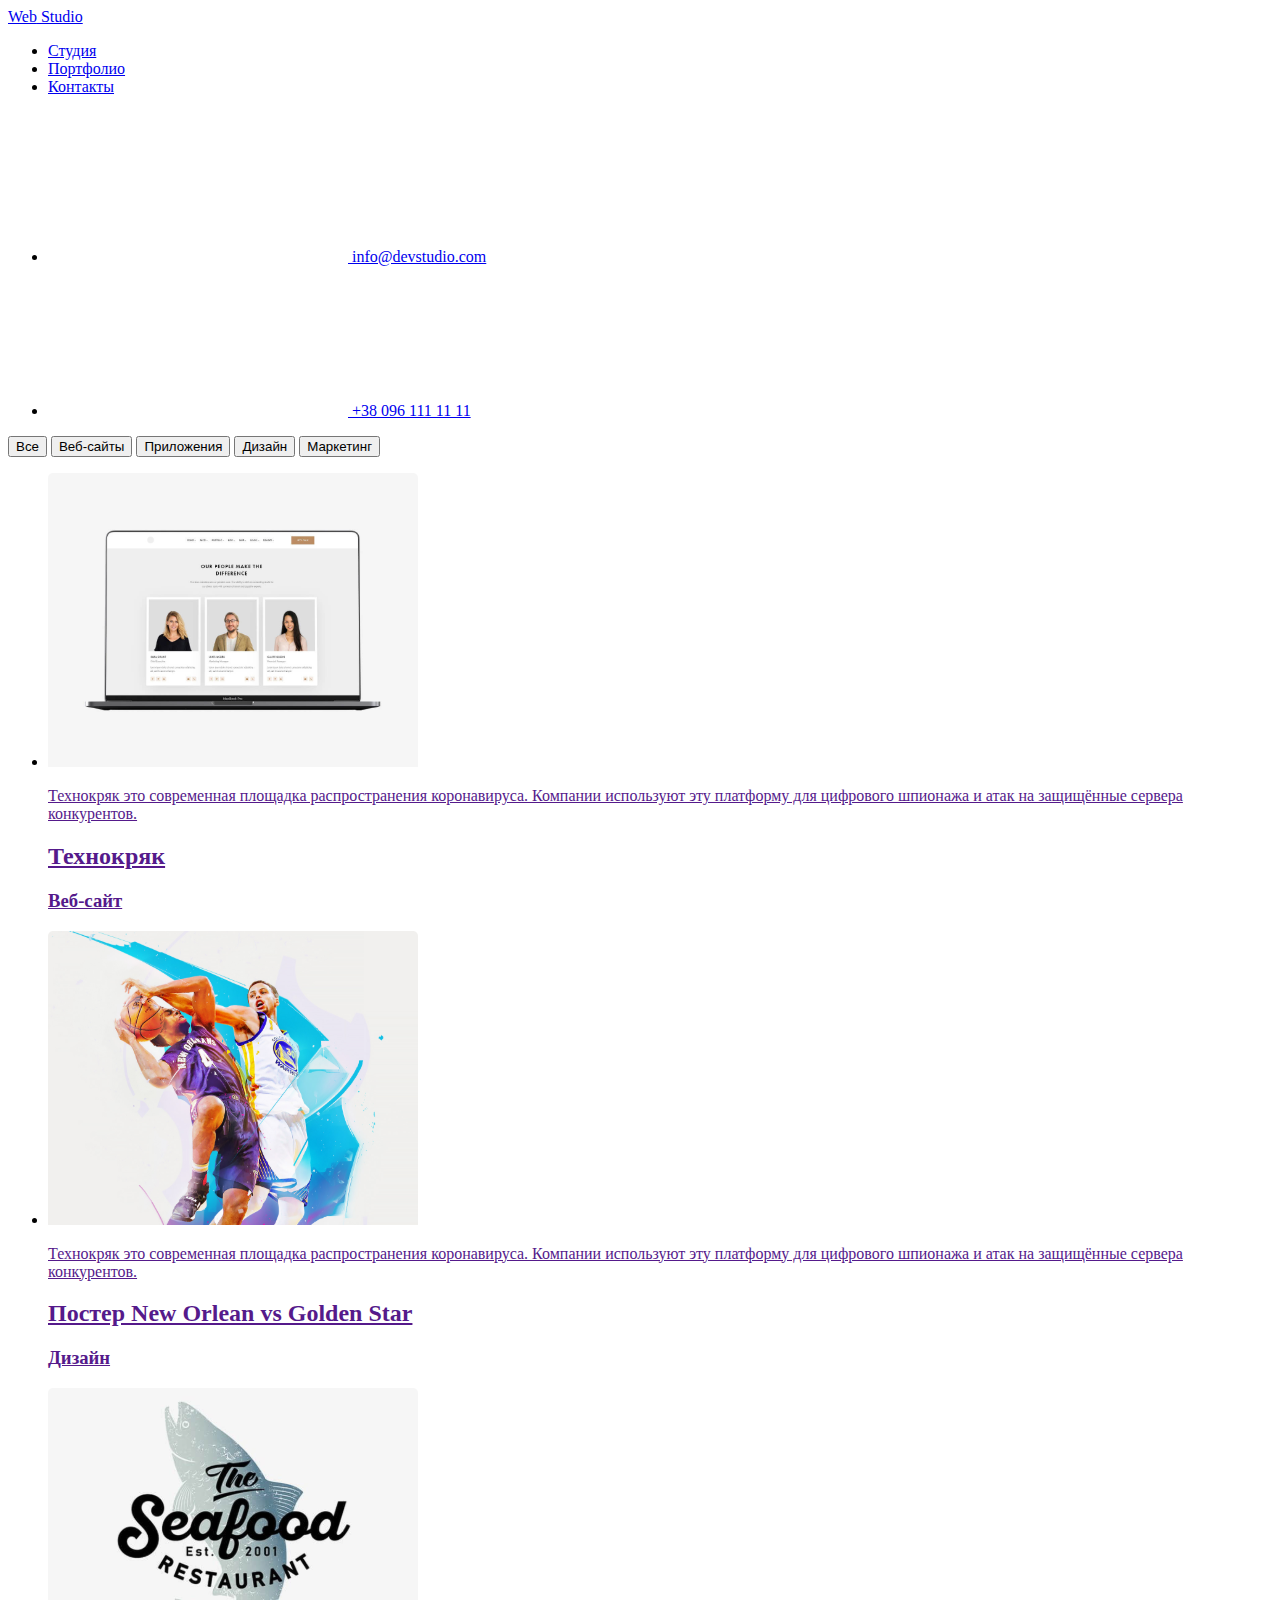
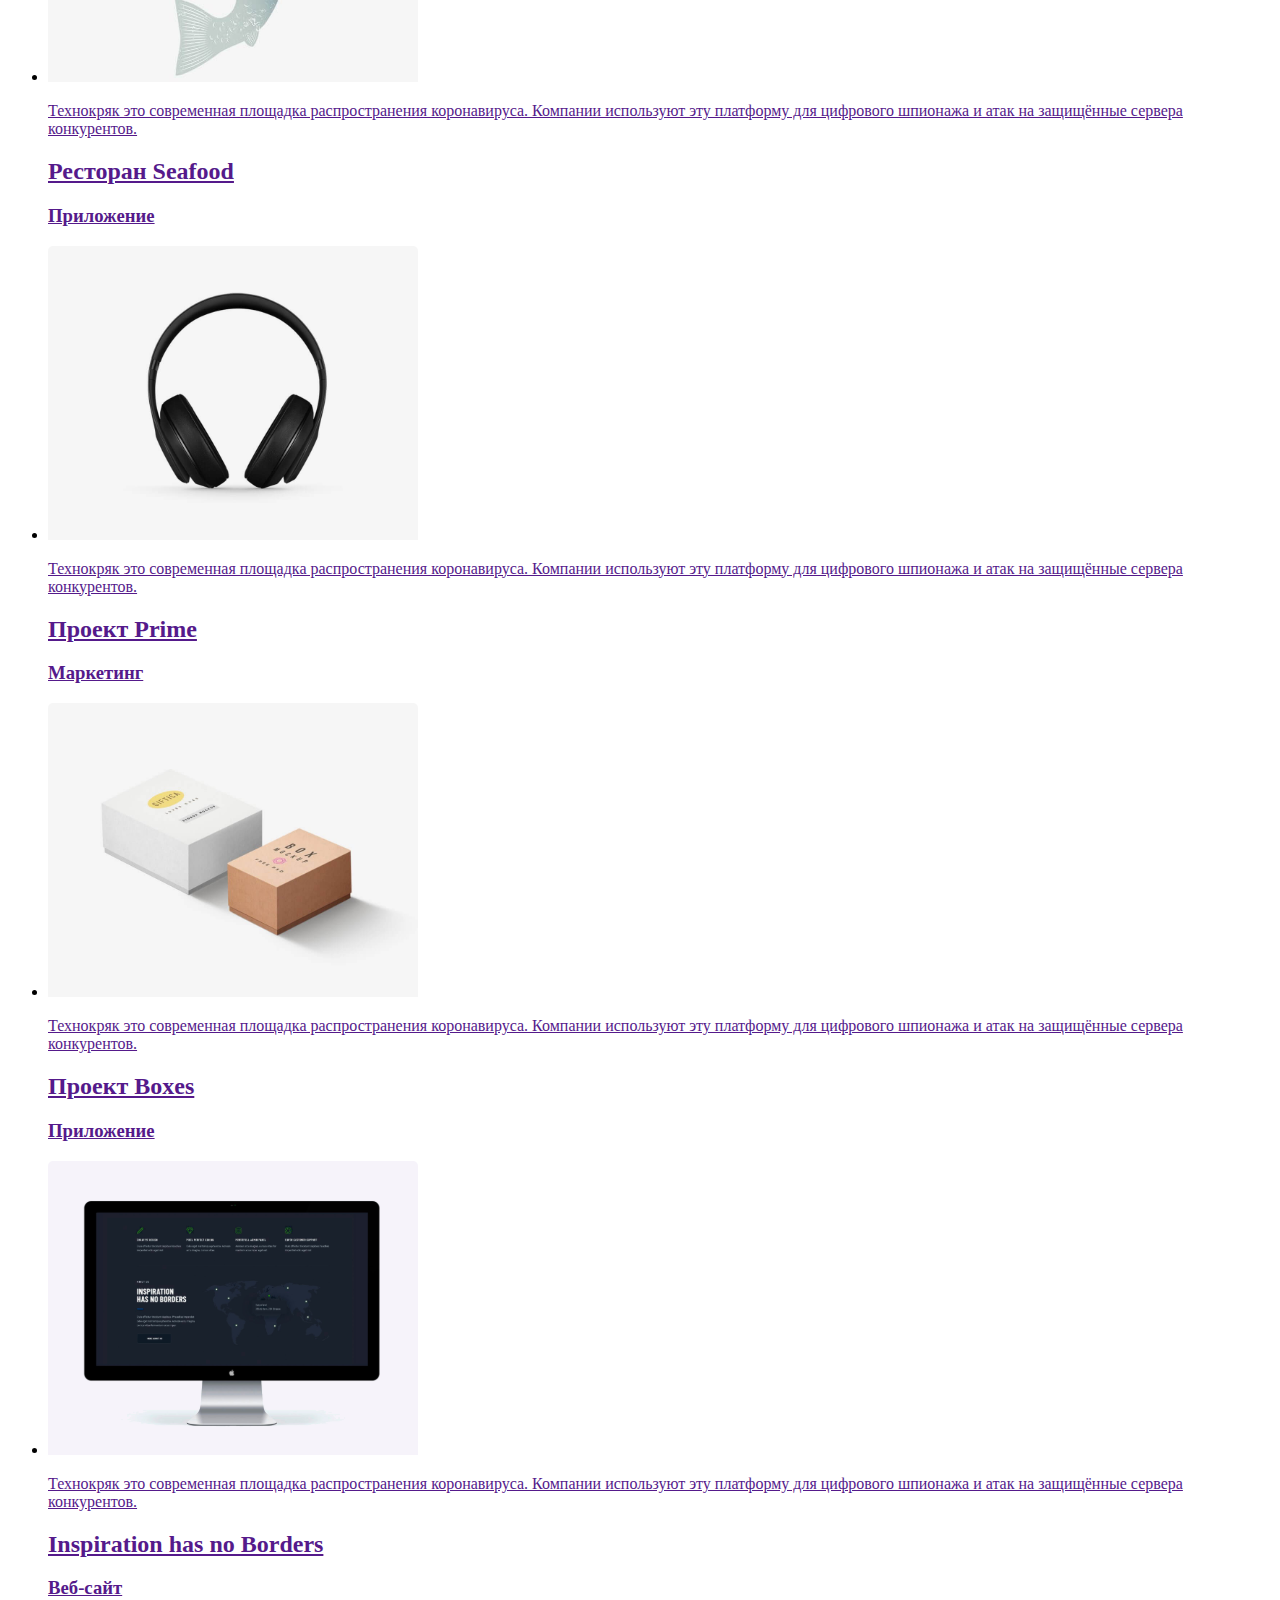
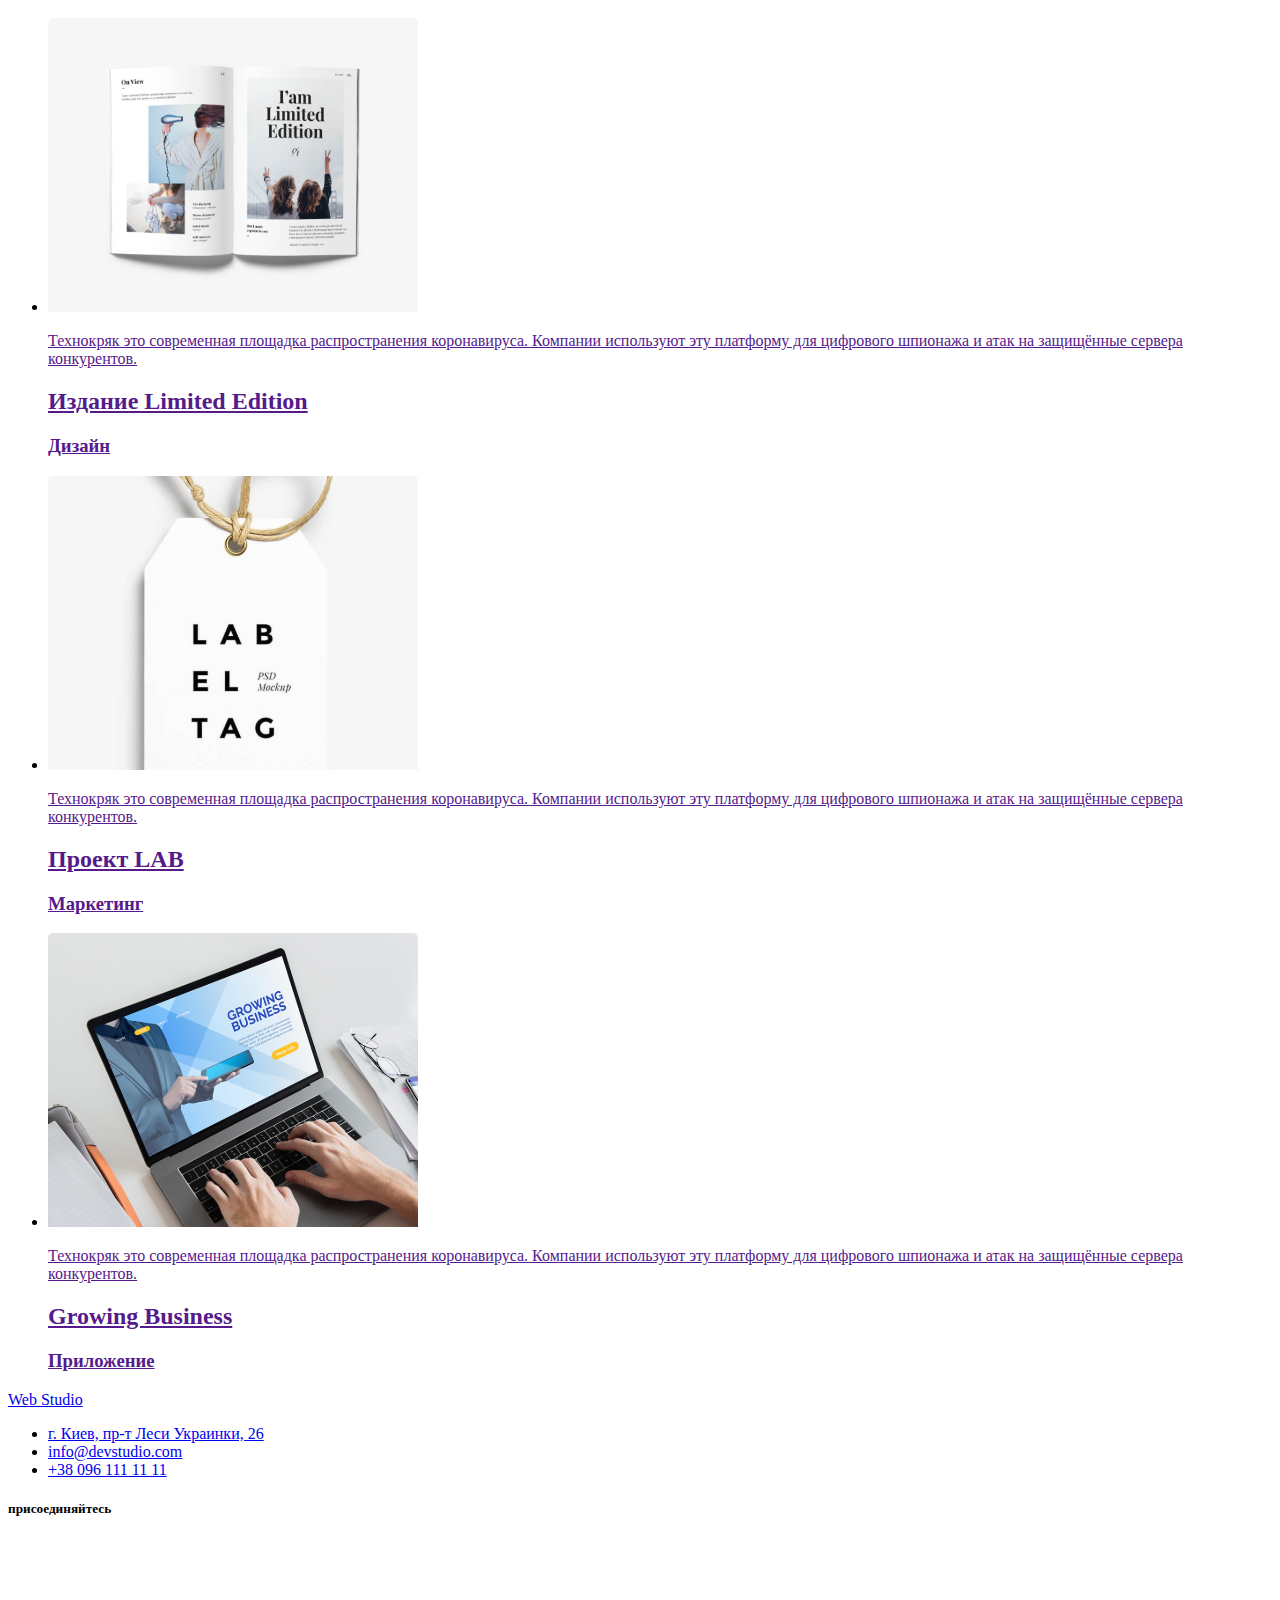
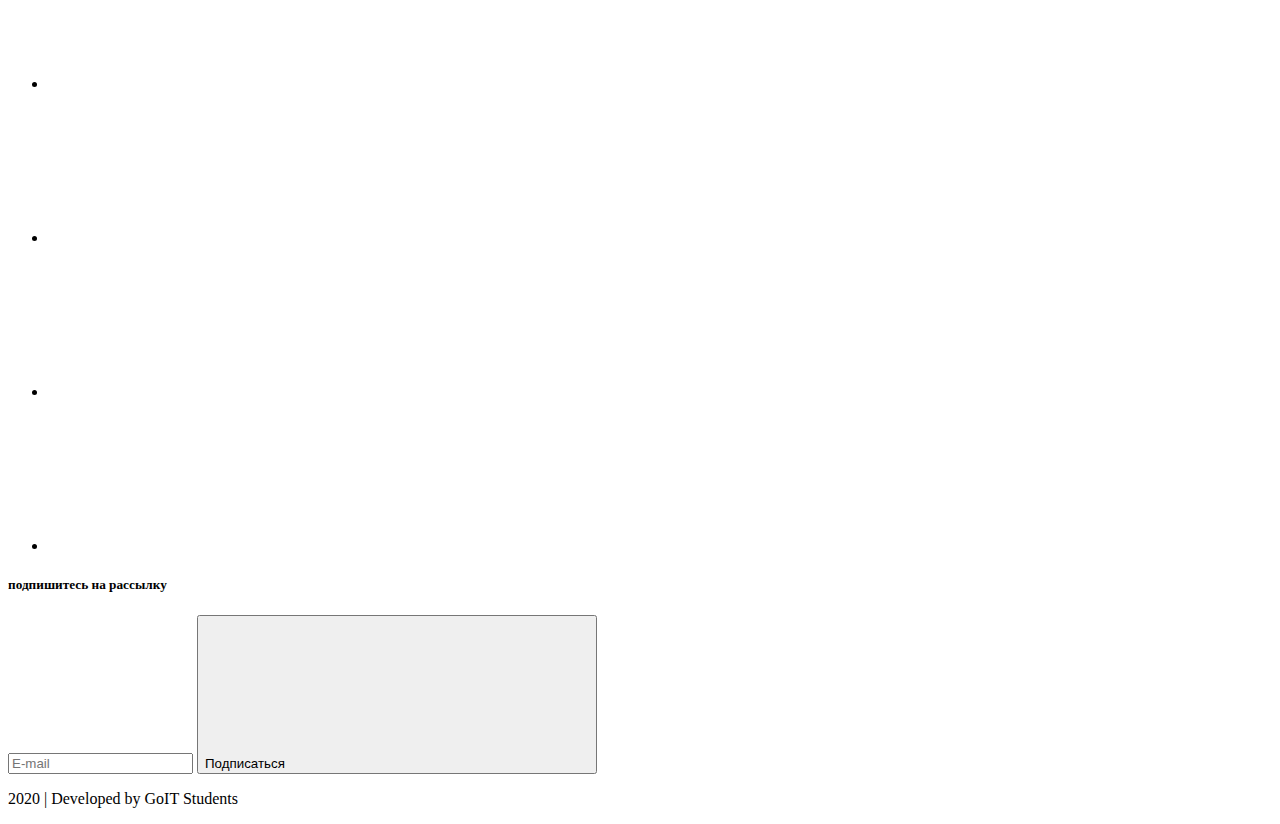
==== portfolio.html @ f953ccce "new repo" ====
<!DOCTYPE html>
<html lang="en">
  <head>
    <meta charset="UTF-8" />
    <meta name="viewport" content="width=device-width, initial-scale=1.0" />
    <title>Document</title>
    <link rel="stylesheet" href="./css/portfolio.min.css" />
    <link rel="stylesheet" href="./images/SVG/symbol-defs-2.svg" />
    <link
      href="https://fonts.googleapis.com/css2?family=Raleway:wght@700&family=Roboto:wght@400;500;700;900&display=swap"
      rel="stylesheet"
    />
  </head>
  <body>
    <!-- Portfolio header -->
    <header class="header">
      <div class="container">
        <nav class="header-nav">
          <div class="company-logo">
            <a href="#"><span class="logo">Web</span> Studio</a>
          </div>
          <ul class="header-list">
            <li class="list-item">
              <a href="./index.html" class="header-link">Студия</a>
            </li>
            <li class="list-item">
              <a href="#" class="header-link current">Портфолио</a>
            </li>
            <li class="list-item">
              <a href="#" class="header-link">Контакты</a>
            </li>
          </ul>
          <ul class="header-contacts">
            <li class="contacts-item contact-email">
              <a class="contacts-link" href="mailto:info@devstudio.com">
                <svg class="email-icon">
                  <use href="./css/SVG/symbol-defs.svg#icon-e-mail"></use>
                </svg>
                info@devstudio.com</a
              >
            </li>
            <li class="contacts-item contact-phone">
              <a class="contacts-link" href="tel:+380961111111">
                <svg class="phone-icon">
                  <use href="./css/SVG/symbol-defs.svg#icon-phone"></use>
                </svg>
                +38 096 111 11 11</a
              >
            </li>
          </ul>
        </nav>
      </div>
    </header>
    <main>
      <!-- Portfolio filters -->
      <section class="portfolio">
        <div class="container">
          <div class="portfolio-filters">
            <button class="portfolio-btn current-btn" type="button">Все</button>
            <button class="portfolio-btn" type="button">Веб-сайты</button>
            <button class="portfolio-btn" type="button">Приложения</button>
            <button class="portfolio-btn" type="button">Дизайн</button>
            <button class="portfolio-btn" type="button">Маркетинг</button>
          </div>
          <!-- Portfolio cards -->
          <ul class="portfolio-cards">
            <li class="portfolio-card">
              <a class="portfolio-link" href="">
                <div class="card-items">
                  <img
                    class="card-img"
                    src="images/portfolio/portfolio1.svg"
                    alt=""
                  />
                  <p class="card-text">
                    Технокряк это современная площадка распространения
                    коронавируса. Компании используют эту платформу для
                    цифрового шпионажа и атак на защищённые сервера конкурентов.
                  </p>
                </div>
                <div class="card-description">
                  <h2 class="card-title">Технокряк</h2>
                  <h3 class="card-subtitle">Веб-сайт</h3>
                </div>
              </a>
            </li>
            <li class="portfolio-card">
              <a class="portfolio-link" href="">
                <div class="card-items">
                  <img
                    class="card-img"
                    src="images/portfolio/portfolio2.svg"
                    alt=""
                  />
                  <p class="card-text">
                    Технокряк это современная площадка распространения
                    коронавируса. Компании используют эту платформу для
                    цифрового шпионажа и атак на защищённые сервера конкурентов.
                  </p>
                </div>
                <div class="card-description">
                  <h2 class="card-title">Постер New Orlean vs Golden Star</h2>
                  <h3 class="card-subtitle">Дизайн</h3>
                </div>
              </a>
            </li>
            <li class="portfolio-card">
              <a class="portfolio-link" href="">
                <div class="card-items">
                  <img
                    class="card-img"
                    src="images/portfolio/portfolio3.svg"
                    alt=""
                  />
                  <p class="card-text">
                    Технокряк это современная площадка распространения
                    коронавируса. Компании используют эту платформу для
                    цифрового шпионажа и атак на защищённые сервера конкурентов.
                  </p>
                </div>
                <div class="card-description">
                  <h2 class="card-title">Ресторан Seafood</h2>
                  <h3 class="card-subtitle">Приложение</h3>
                </div>
              </a>
            </li>
            <li class="portfolio-card">
              <a class="portfolio-link" href="">
                <div class="card-items">
                  <img
                    class="card-img"
                    src="images/portfolio/portfolio4.svg"
                    alt=""
                  />
                  <p class="card-text">
                    Технокряк это современная площадка распространения
                    коронавируса. Компании используют эту платформу для
                    цифрового шпионажа и атак на защищённые сервера конкурентов.
                  </p>
                </div>
                <div class="card-description">
                  <h2 class="card-title">Проект Prime</h2>
                  <h3 class="card-subtitle">Маркетинг</h3>
                </div>
              </a>
            </li>
            <li class="portfolio-card">
              <a class="portfolio-link" href="">
                <div class="card-items">
                  <img
                    class="card-img"
                    src="images/portfolio/portfolio5.svg"
                    alt=""
                  />
                  <p class="card-text">
                    Технокряк это современная площадка распространения
                    коронавируса. Компании используют эту платформу для
                    цифрового шпионажа и атак на защищённые сервера конкурентов.
                  </p>
                </div>
                <div class="card-description">
                  <h2 class="card-title">Проект Boxes</h2>
                  <h3 class="card-subtitle">Приложение</h3>
                </div>
              </a>
            </li>
            <li class="portfolio-card">
              <a class="portfolio-link" href="">
                <div class="card-items">
                  <img
                    class="card-img"
                    src="images/portfolio/portfolio6.svg"
                    alt=""
                  />
                  <p class="card-text">
                    Технокряк это современная площадка распространения
                    коронавируса. Компании используют эту платформу для
                    цифрового шпионажа и атак на защищённые сервера конкурентов.
                  </p>
                </div>
                <div class="card-description">
                  <h2 class="card-title">Inspiration has no Borders</h2>
                  <h3 class="card-subtitle">Веб-сайт</h3>
                </div>
              </a>
            </li>
            <li class="portfolio-card">
              <a class="portfolio-link" href="">
                <div class="card-items">
                  <img
                    class="card-img"
                    src="images/portfolio/portfolio7.svg"
                    alt=""
                  />
                  <p class="card-text">
                    Технокряк это современная площадка распространения
                    коронавируса. Компании используют эту платформу для
                    цифрового шпионажа и атак на защищённые сервера конкурентов.
                  </p>
                </div>
                <div class="card-description">
                  <h2 class="card-title">Издание Limited Edition</h2>
                  <h3 class="card-subtitle">Дизайн</h3>
                </div>
              </a>
            </li>
            <li class="portfolio-card">
              <a class="portfolio-link" href="">
                <div class="card-items">
                  <img
                    class="card-img"
                    src="images/portfolio/portfolio8.svg"
                    alt=""
                  />
                  <p class="card-text">
                    Технокряк это современная площадка распространения
                    коронавируса. Компании используют эту платформу для
                    цифрового шпионажа и атак на защищённые сервера конкурентов.
                  </p>
                </div>
                <div class="card-description">
                  <h2 class="card-title">Проект LAB</h2>
                  <h3 class="card-subtitle">Маркетинг</h3>
                </div>
              </a>
            </li>
            <li class="portfolio-card">
              <a class="portfolio-link" href="">
                <div class="card-items">
                  <img
                    class="card-img"
                    src="images/portfolio/portfolio9.svg"
                    alt=""
                  />
                  <p class="card-text">
                    Технокряк это современная площадка распространения
                    коронавируса. Компании используют эту платформу для
                    цифрового шпионажа и атак на защищённые сервера конкурентов.
                  </p>
                </div>
                <div class="card-description">
                  <h2 class="card-title">Growing Business</h2>
                  <h3 class="card-subtitle">Приложение</h3>
                </div>
              </a>
            </li>
          </ul>
        </div>
      </section>
    </main>
    <!-- Portfolio footer -->
    <footer>
      <div class="container">
        <div class="footer-items">
          <div class="footer-wrap">
            <div class="footer-logo">
              <a class="logo-link" href="#"
                ><span class="logo">Web</span> Studio</a
              >
            </div>
            <ul class="footer-contacts">
              <li class="footer-link">
                <a
                  class="footer-contact address"
                  href="https://goo.gl/maps/gVzArBbYtWckUke77"
                  >г. Киев, пр-т Леси Украинки, 26</a
                >
              </li>
              <li class="footer-link">
                <a class="footer-contact" href="mailto:info@devstudio.com"
                  >info@devstudio.com</a
                >
              </li>
              <li class="footer-link">
                <a class="footer-contact" href="tel:+380961111111"
                  >+38 096 111 11 11</a
                >
              </li>
            </ul>
          </div>
          <div class="footer-socials">
            <h5 class="footer-title">присоединяйтесь</h5>
            <ul class="social-links">
              <li class="social-list">
                <a href="#" class="social-link footer-links">
                  <svg class="socials-icon footer-icon">
                    <use href="./css/SVG/symbol-defs.svg#icon-instagram"></use>
                  </svg>
                </a>
              </li>
              <li class="social-list">
                <a href="#" class="social-link footer-links">
                  <svg class="socials-icon footer-icon">
                    <use href="./css/SVG/symbol-defs.svg#icon-twitter"></use>
                  </svg>
                </a>
              </li>
              <li class="social-list">
                <a href="#" class="social-link footer-links">
                  <svg class="socials-icon footer-icon">
                    <use href="./css/SVG/symbol-defs.svg#icon-facebook"></use>
                  </svg>
                </a>
              </li>
              <li class="social-list">
                <a href="#" class="social-link footer-links">
                  <svg class="socials-icon footer-icon">
                    <use href="./css/SVG/symbol-defs.svg#icon-linkedin"></use>
                  </svg>
                </a>
              </li>
            </ul>
          </div>
          <div class="footer-form">
            <h5 class="footer-title">подпишитесь на рассылку</h5>
            <form action="#" class="form-suscribe">
              <input type="email" placeholder="E-mail" />
              <button class="submit-btn footer-btn" type="submit">
                Подписаться
                <svg class="footer-submit">
                  <use href="./css/SVG/symbol-defs-2.svg#icon-send"></use>
                </svg>
              </button>
            </form>
          </div>
        </div>
        <p class="copyrights">2020 | Developed by GoIT Students</p>
      </div>
    </footer>
  </body>
</html>
---- css/portfolio.min.css ----
/* No CSS *//*# sourceMappingURL=portfolio.min.css.map */
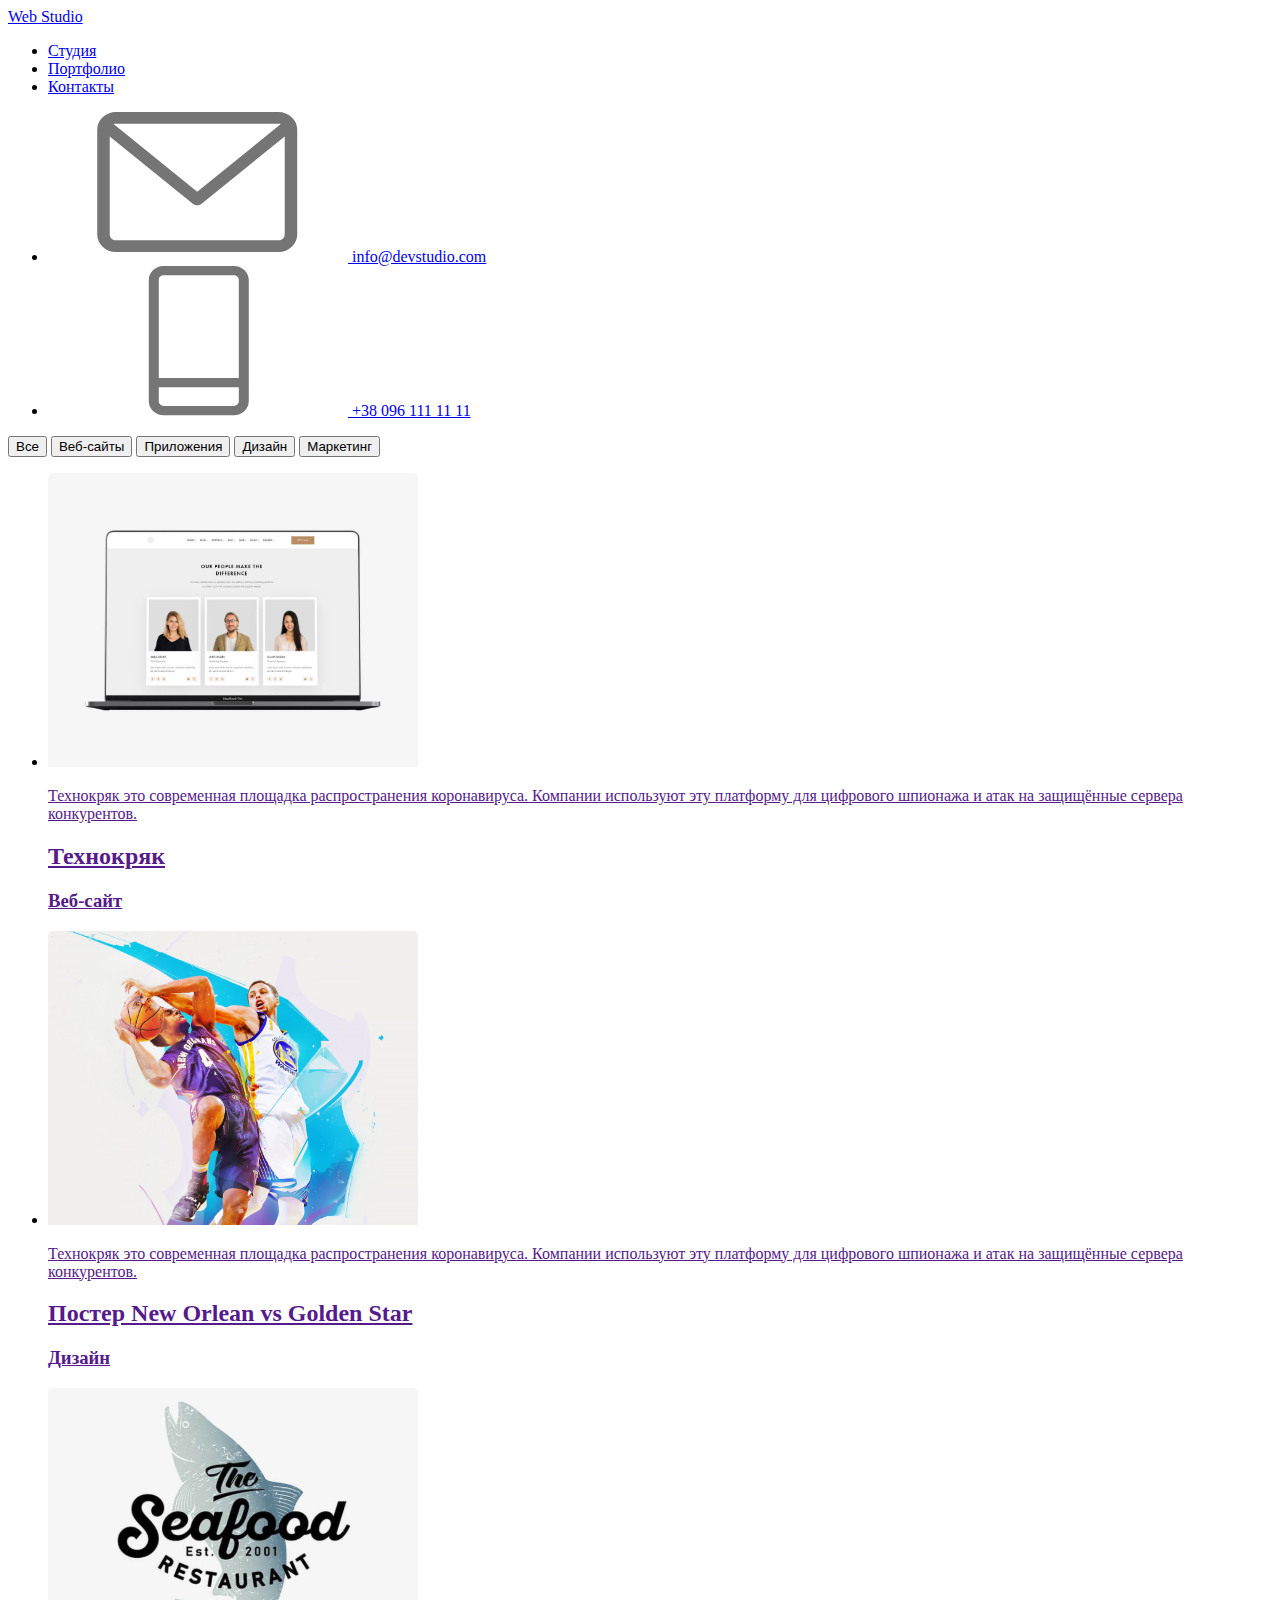
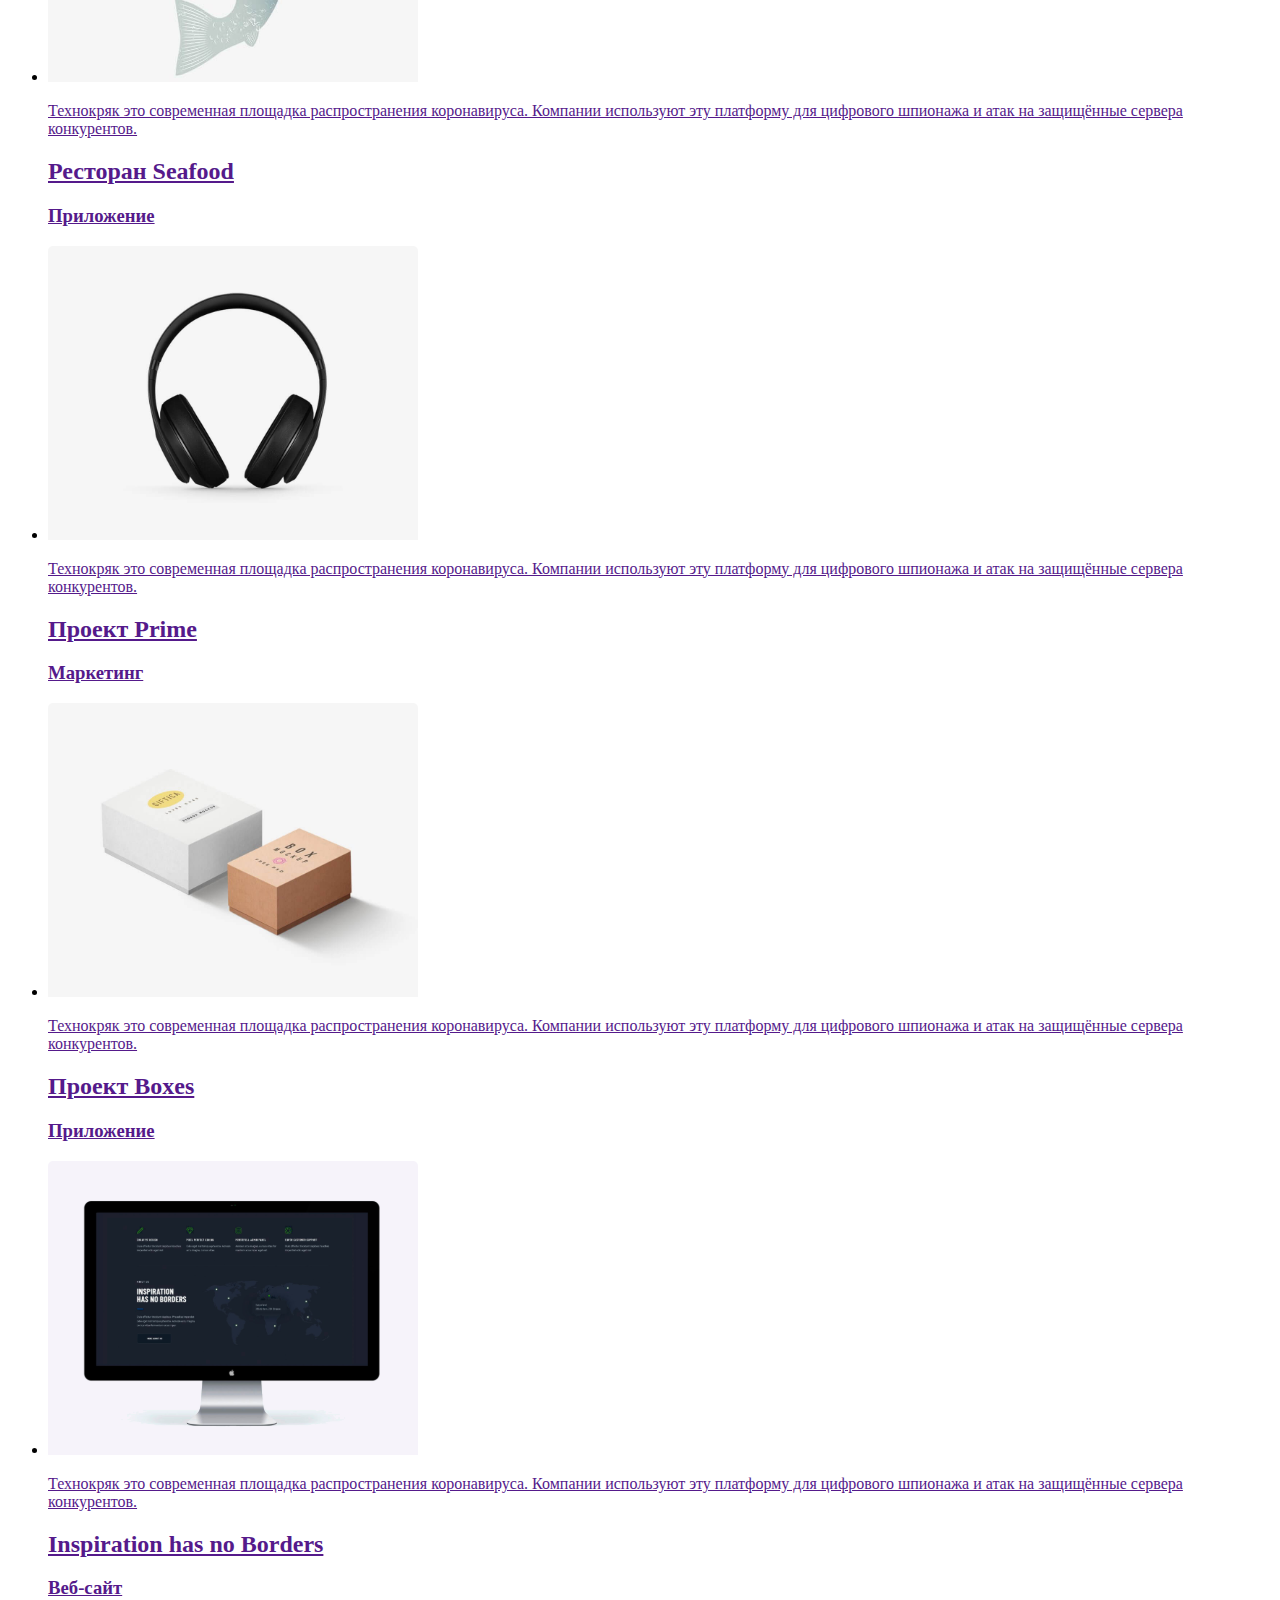
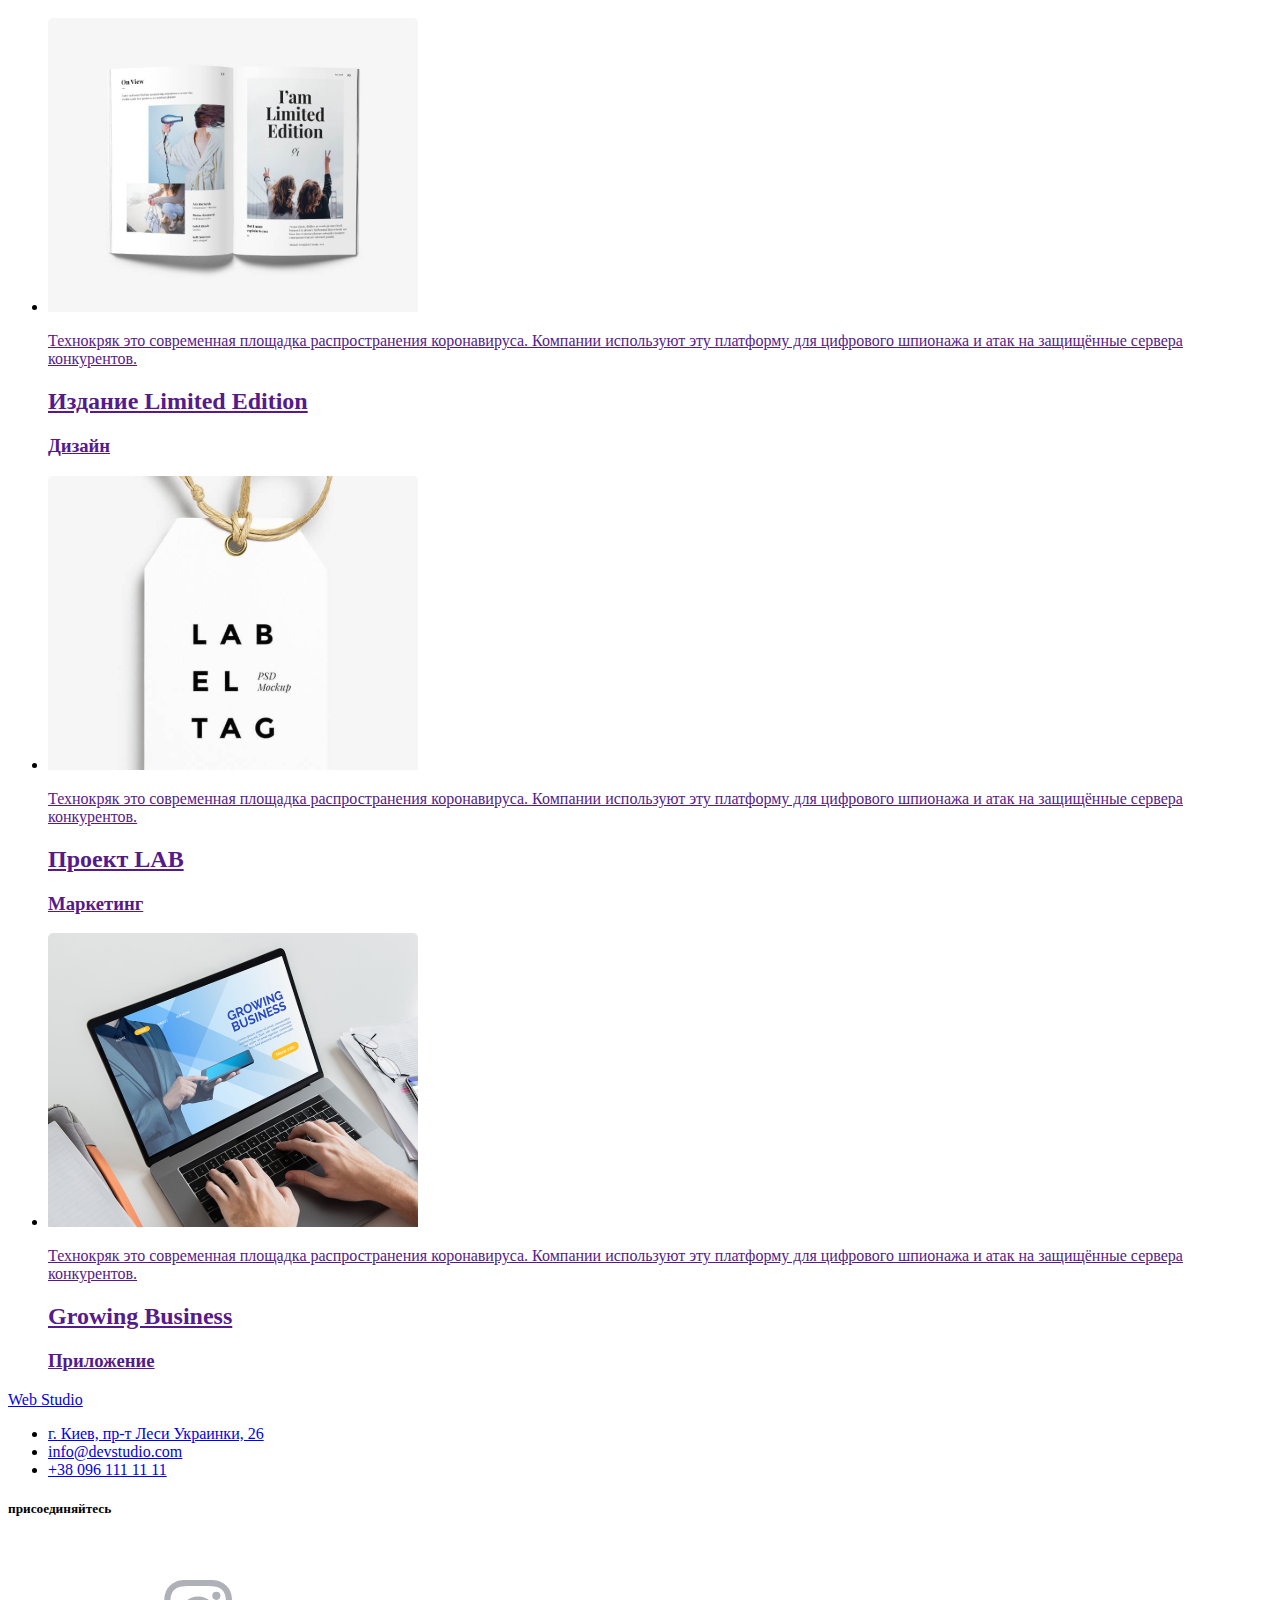
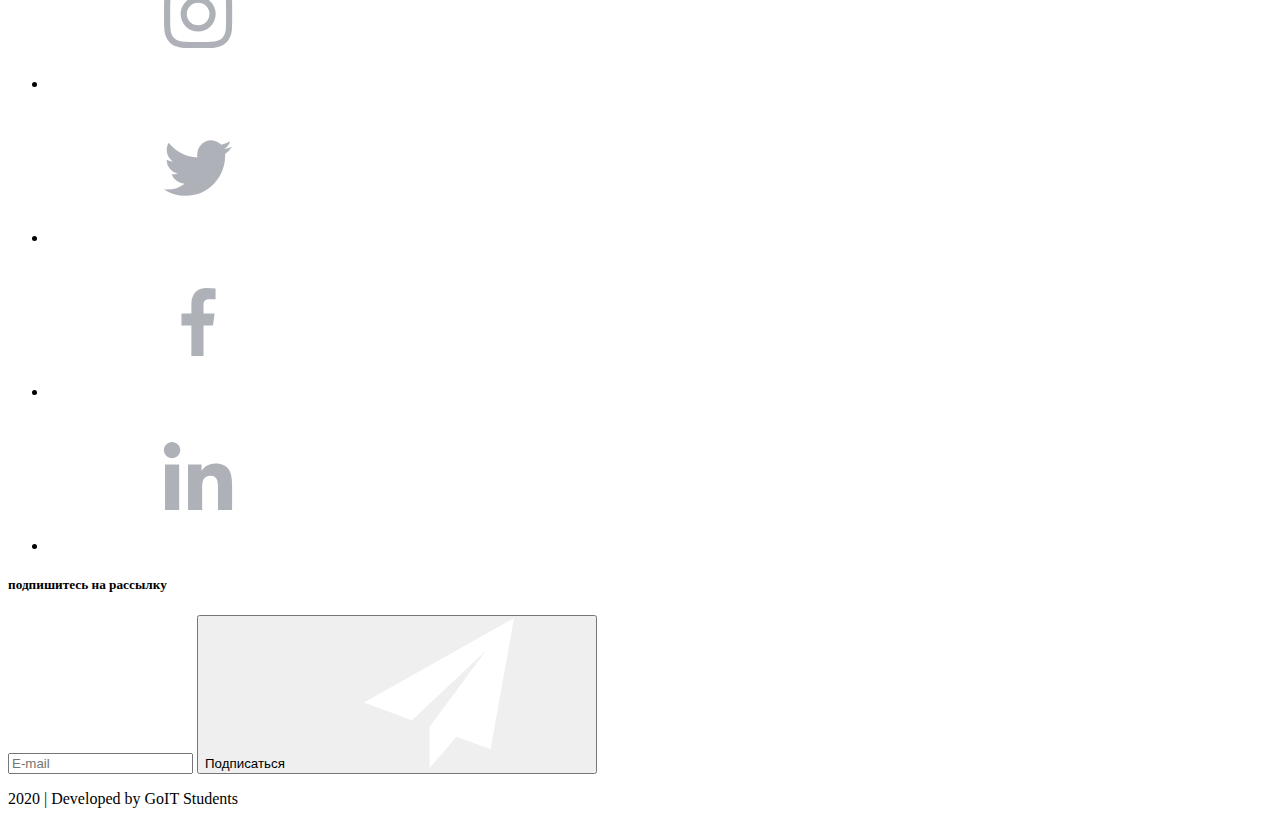
==== commit e4769072: "header scss" ====
--- a/portfolio.html
+++ b/portfolio.html
@@ -34,7 +34,7 @@
             <li class="contacts-item contact-email">
               <a class="contacts-link" href="mailto:info@devstudio.com">
                 <svg class="email-icon">
-                  <use href="./css/SVG/symbol-defs.svg#icon-e-mail"></use>
+                  <use href="./images/SVG/symbol-defs.svg#icon-e-mail"></use>
                 </svg>
                 info@devstudio.com</a
               >
@@ -42,7 +42,7 @@
             <li class="contacts-item contact-phone">
               <a class="contacts-link" href="tel:+380961111111">
                 <svg class="phone-icon">
-                  <use href="./css/SVG/symbol-defs.svg#icon-phone"></use>
+                  <use href="./images/SVG/symbol-defs.svg#icon-phone"></use>
                 </svg>
                 +38 096 111 11 11</a
               >
@@ -284,28 +284,28 @@
               <li class="social-list">
                 <a href="#" class="social-link footer-links">
                   <svg class="socials-icon footer-icon">
-                    <use href="./css/SVG/symbol-defs.svg#icon-instagram"></use>
+                    <use href="./images/SVG/symbol-defs.svg#icon-instagram"></use>
                   </svg>
                 </a>
               </li>
               <li class="social-list">
                 <a href="#" class="social-link footer-links">
                   <svg class="socials-icon footer-icon">
-                    <use href="./css/SVG/symbol-defs.svg#icon-twitter"></use>
+                    <use href="./images/SVG/symbol-defs.svg#icon-twitter"></use>
                   </svg>
                 </a>
               </li>
               <li class="social-list">
                 <a href="#" class="social-link footer-links">
                   <svg class="socials-icon footer-icon">
-                    <use href="./css/SVG/symbol-defs.svg#icon-facebook"></use>
+                    <use href="./images/SVG/symbol-defs.svg#icon-facebook"></use>
                   </svg>
                 </a>
               </li>
               <li class="social-list">
                 <a href="#" class="social-link footer-links">
                   <svg class="socials-icon footer-icon">
-                    <use href="./css/SVG/symbol-defs.svg#icon-linkedin"></use>
+                    <use href="./images/SVG/symbol-defs.svg#icon-linkedin"></use>
                   </svg>
                 </a>
               </li>
@@ -318,7 +318,7 @@
               <button class="submit-btn footer-btn" type="submit">
                 Подписаться
                 <svg class="footer-submit">
-                  <use href="./css/SVG/symbol-defs-2.svg#icon-send"></use>
+                  <use href="./images/SVG/symbol-defs-2.svg#icon-send"></use>
                 </svg>
               </button>
             </form>
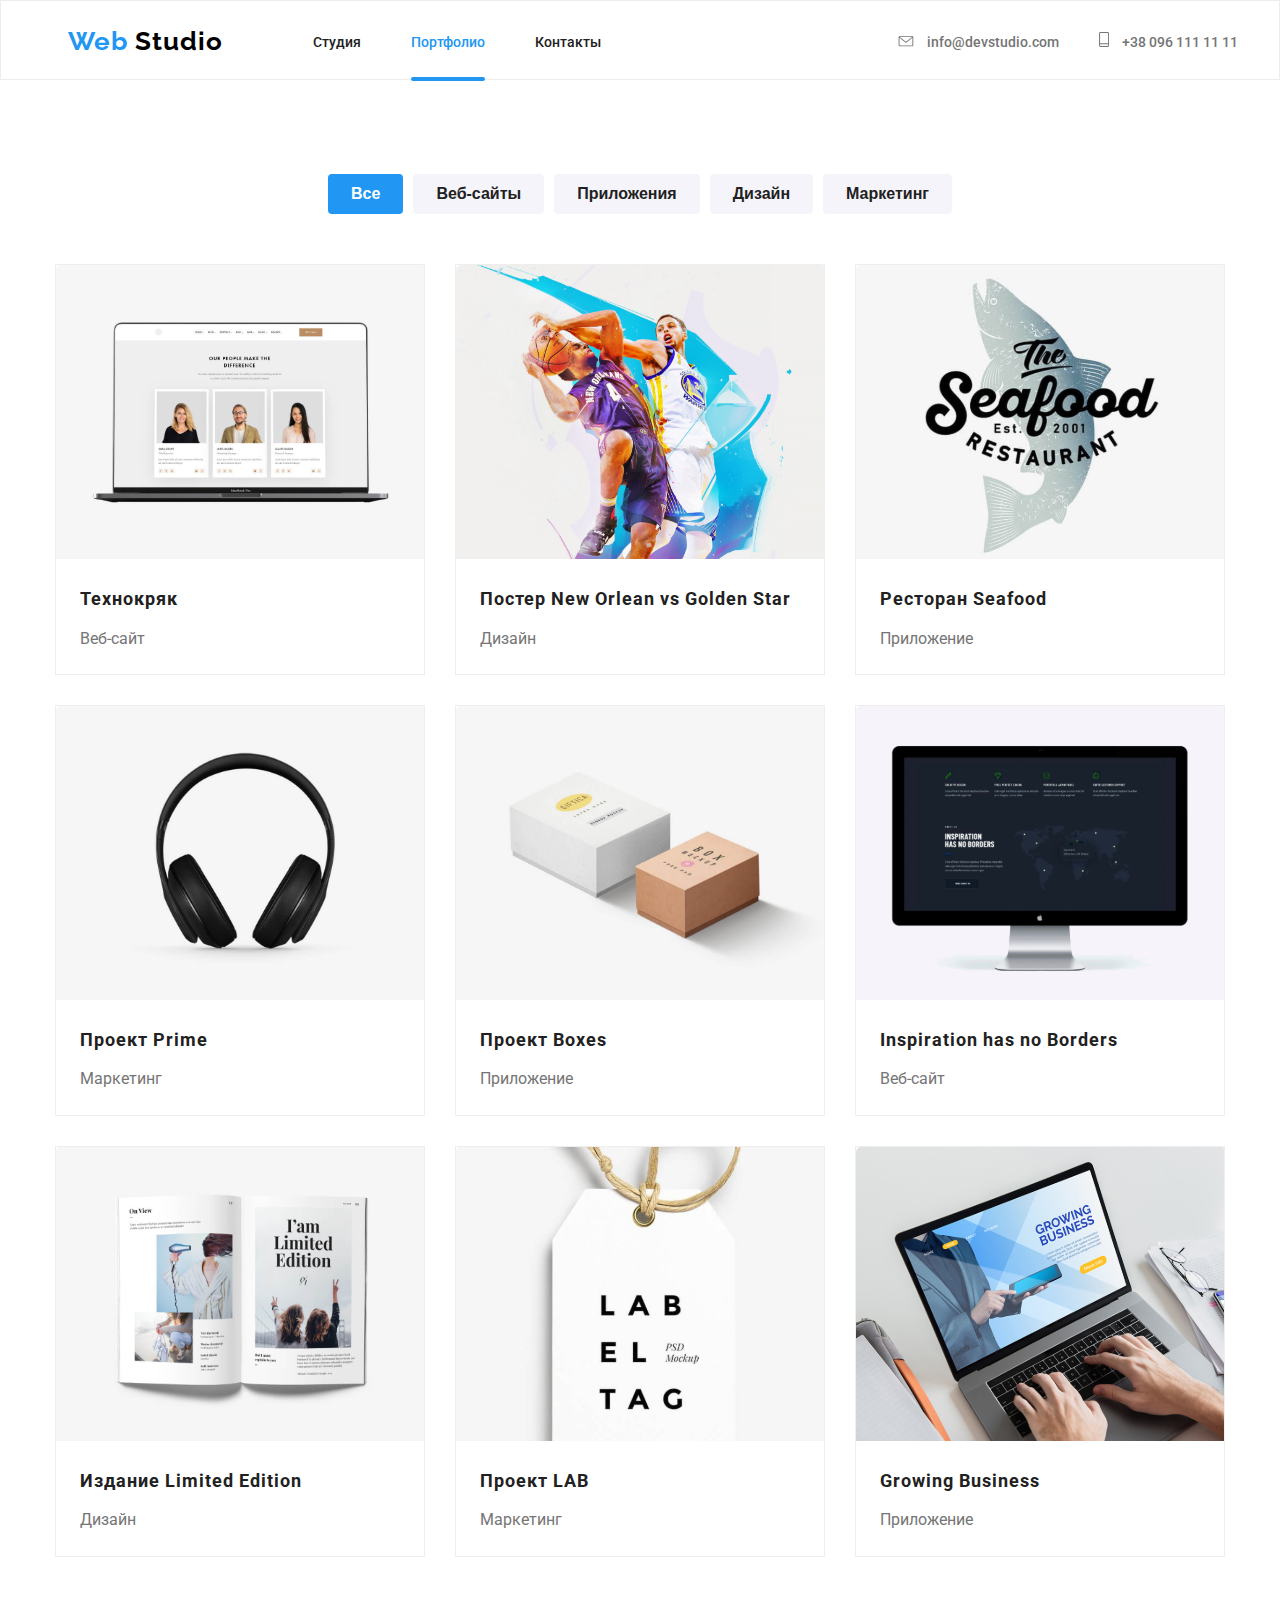
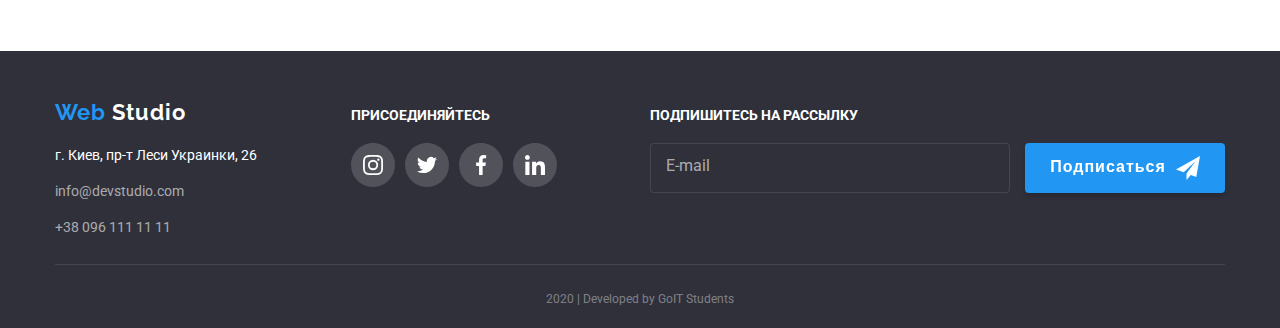
==== commit 415fef41: "footer input changes" ====
--- a/portfolio.html
+++ b/portfolio.html
@@ -284,7 +284,9 @@
               <li class="social-list">
                 <a href="#" class="social-link footer-links">
                   <svg class="socials-icon footer-icon">
-                    <use href="./images/SVG/symbol-defs.svg#icon-instagram"></use>
+                    <use
+                      href="./images/SVG/symbol-defs.svg#icon-instagram"
+                    ></use>
                   </svg>
                 </a>
               </li>
@@ -298,14 +300,18 @@
               <li class="social-list">
                 <a href="#" class="social-link footer-links">
                   <svg class="socials-icon footer-icon">
-                    <use href="./images/SVG/symbol-defs.svg#icon-facebook"></use>
+                    <use
+                      href="./images/SVG/symbol-defs.svg#icon-facebook"
+                    ></use>
                   </svg>
                 </a>
               </li>
               <li class="social-list">
                 <a href="#" class="social-link footer-links">
                   <svg class="socials-icon footer-icon">
-                    <use href="./images/SVG/symbol-defs.svg#icon-linkedin"></use>
+                    <use
+                      href="./images/SVG/symbol-defs.svg#icon-linkedin"
+                    ></use>
                   </svg>
                 </a>
               </li>
@@ -314,7 +320,14 @@
           <div class="footer-form">
             <h5 class="footer-title">подпишитесь на рассылку</h5>
             <form action="#" class="form-suscribe">
-              <input type="email" placeholder="E-mail" />
+              <input
+                class="footer-input"
+                type="email"
+                name="costomer-email"
+                id="costomer-email"
+                placeholder=" "
+              />
+              <label class="footer-label" for="costomer-name">E-mail</label>
               <button class="submit-btn footer-btn" type="submit">
                 Подписаться
                 <svg class="footer-submit">
--- a/css/portfolio.min.css
+++ b/css/portfolio.min.css
@@ -1 +1,2 @@
-/* No CSS *//*# sourceMappingURL=portfolio.min.css.map */+*,*::before,*::after{-webkit-box-sizing:border-box;box-sizing:border-box;margin:0;padding:0}body{background-color:#fff;font-family:"Roboto", sans-serif;color:#212121;margin:0}.container{width:1200px;margin-right:auto;margin-left:auto;padding-left:15px;padding-right:15px}.section-title{font-size:36px;letter-spacing:1px;font-weight:700;text-align:center;margin-bottom:60px}section{padding:94px 0}.submit-btn{display:-webkit-box;display:-ms-flexbox;display:flex;min-width:200px;width:100%;min-height:50px;-webkit-filter:drop-shadow(0px 4px 2px rgba(0,0,0,0.15));filter:drop-shadow(0px 4px 2px rgba(0,0,0,0.15));background-color:#2196f3;color:#fff;border-radius:4px;font-size:16px;letter-spacing:1px;line-height:1.9;font-weight:700;text-align:center;margin:auto;-webkit-box-pack:center;-ms-flex-pack:center;justify-content:center;-webkit-box-align:center;-ms-flex-align:center;align-items:center;border:1px solid transparent;cursor:pointer}.header{border:1px solid #ececec;height:80px;top:0;padding-top:25px;padding-left:25px;width:100%}.header-nav{display:-webkit-box;display:-ms-flexbox;display:flex;-webkit-box-align:center;-ms-flex-align:center;align-items:center;-webkit-box-pack:center;-ms-flex-pack:center;justify-content:center}.header-list{margin-left:90px}.header-list,.header-contacts{display:-webkit-box;display:-ms-flexbox;display:flex;list-style:none}.header-contacts{margin-left:auto;display:-webkit-box;display:-ms-flexbox;display:flex;-webkit-box-align:center;-ms-flex-align:center;align-items:center;-webkit-box-pack:center;-ms-flex-pack:center;justify-content:center}.company-logo a{text-decoration:none;color:#000;font-size:26px;letter-spacing:1px;font-family:"Raleway";font-weight:700}.logo{color:#2196f3}.header-list .header-link{font-size:14px;letter-spacing:0px;color:#212121;font-family:"Roboto";font-weight:500;text-decoration:none;list-style:none}.list-item:not(:last-child){margin-right:50px}.contacts-item+.contacts-item{margin-left:40px}.email-icon{width:16px;height:11px;margin-right:10px}.contact-email:hover .email-icon,.contact-email:focus .email-icon{--color5: #2196f3}.header-contacts .contacts-link:hover,.header-contacts .contacts-link:focus{color:#2196f3;-webkit-transition-property:color;transition-property:color;-webkit-transition-duration:250ms;transition-duration:250ms;-webkit-transition-timing-function:cubic-bezier(0.4, 0, 0.2, 1);transition-timing-function:cubic-bezier(0.4, 0, 0.2, 1)}.phone-icon{width:10px;height:15px;margin-right:10px}.contact-phone:hover .phone-icon,.contact-phone:focus .phone-icon{--color5: #2196f3}.header-list .header-link:hover,.header-list .header-link:focus{color:#2196f3;-webkit-transition-property:color;transition-property:color;-webkit-transition-duration:250ms;transition-duration:250ms;-webkit-transition-timing-function:cubic-bezier(0.4, 0, 0.2, 1);transition-timing-function:cubic-bezier(0.4, 0, 0.2, 1)}.header-list .current{color:#2196f3}.header-link{position:relative;padding-bottom:31px}.current:after{content:"";position:absolute;left:0;bottom:0;display:block;height:4px;width:100%;border:1px solid transparent;border-radius:2px;background-color:#2196f3}.header-contacts .contacts-link{font-size:14px;letter-spacing:0px;color:#757575;font-family:"Roboto";font-weight:500;text-decoration:none}.portfolio-filters{display:-webkit-box;display:-ms-flexbox;display:flex;-webkit-box-pack:center;-ms-flex-pack:center;justify-content:center;-webkit-box-align:center;-ms-flex-align:center;align-items:center;margin-bottom:50px}.portfolio-filters .portfolio-btn{min-height:38px;border-radius:4px;background-color:#f5f4fa;border:1px solid transparent;font-size:16px;line-height:26px;font-weight:bold;padding:6px 22px;text-align:center;display:-webkit-box;display:-ms-flexbox;display:flex;-webkit-box-align:center;-ms-flex-align:center;align-items:center;-webkit-box-pack:center;-ms-flex-pack:center;justify-content:center;color:#212121;cursor:pointer}.portfolio-filters .portfolio-btn:not(:last-child){margin-right:10px}.portfolio-filters .portfolio-btn:hover,.portfolio-filters .portfolio-btn:focus{background-color:#2196f3;color:#fff;border:1px solid transparent;-webkit-transition:background-color 250ms cubic-bezier(0.4, 0, 0.2, 1);transition:background-color 250ms cubic-bezier(0.4, 0, 0.2, 1)}.portfolio-filters .current-btn{background-color:#2196f3;color:#fff}.portfolio-cards{display:-webkit-box;display:-ms-flexbox;display:flex;-ms-flex-wrap:wrap;flex-wrap:wrap;-webkit-box-pack:justify;-ms-flex-pack:justify;justify-content:space-between;-webkit-box-align:center;-ms-flex-align:center;align-items:center;margin:-15px}.portfolio-card{width:calc(100% / 3);padding:15px;list-style:none}.card-img{display:block}.portfolio-link{text-decoration:none;display:block;background-color:#fff;border:1px solid #eee}.portfolio-link:focus-within,.portfolio-link:hover{-webkit-box-shadow:1px 4px 6px rgba(0,0,0,0.16),0px 4px 4px rgba(0,0,0,0.06),0px 1px 1px rgba(0,0,0,0.12);box-shadow:1px 4px 6px rgba(0,0,0,0.16),0px 4px 4px rgba(0,0,0,0.06),0px 1px 1px rgba(0,0,0,0.12);-webkit-transition:-webkit-box-shadow 250ms cubic-bezier(0.4, 0, 0.2, 1);transition:-webkit-box-shadow 250ms cubic-bezier(0.4, 0, 0.2, 1);transition:box-shadow 250ms cubic-bezier(0.4, 0, 0.2, 1);transition:box-shadow 250ms cubic-bezier(0.4, 0, 0.2, 1), -webkit-box-shadow 250ms cubic-bezier(0.4, 0, 0.2, 1)}.card-items{position:relative;overflow:hidden}.card-items:focus-within .card-text,.card-items:hover .card-text{-webkit-transform:translateY(0);transform:translateY(0);-webkit-transition:-webkit-transform 250ms cubic-bezier(0.4, 0, 0.2, 1);transition:-webkit-transform 250ms cubic-bezier(0.4, 0, 0.2, 1);transition:transform 250ms cubic-bezier(0.4, 0, 0.2, 1);transition:transform 250ms cubic-bezier(0.4, 0, 0.2, 1), -webkit-transform 250ms cubic-bezier(0.4, 0, 0.2, 1)}.card-text{position:absolute;top:0;right:0;left:0;padding:63px 24px;font-size:18px;line-height:1.75;height:100%;width:100%;background-color:rgba(33,150,243,0.9);color:#fff;opacity:1;-webkit-transform:translateY(100%);transform:translateY(100%);-webkit-transition-property:-webkit-transform;transition-property:-webkit-transform;transition-property:transform;transition-property:transform, -webkit-transform;-webkit-transition-duration:250ms;transition-duration:250ms;-webkit-transition-timing-function:cubic-bezier(0.4, 0, 0.2, 1);transition-timing-function:cubic-bezier(0.4, 0, 0.2, 1)}.card-title{font-size:18px;letter-spacing:1px;line-height:2.25;color:#212121;font-weight:700;margin-top:20px;margin-bottom:4px;margin-left:24px}.card-subtitle{font-size:16px;line-height:1.9;color:#757575;font-weight:400;margin-left:24px;margin-bottom:20px}.team{background-color:#f5f4fa}.team-items{display:-webkit-box;display:-ms-flexbox;display:flex;-webkit-box-align:center;-ms-flex-align:center;align-items:center;-webkit-box-pack:justify;-ms-flex-pack:justify;justify-content:space-between;text-align:center}.team-item{width:calc(100% / 4-90px);height:422px;border-radius:4px;-webkit-filter:drop-shadow(0px 1px 1.5px rgba(0,0,0,0.12)) drop-shadow(0px 1px 0.5px rgba(0,0,0,0.14)) drop-shadow(0px 2px 0.5px rgba(0,0,0,0.2));filter:drop-shadow(0px 1px 1.5px rgba(0,0,0,0.12)) drop-shadow(0px 1px 0.5px rgba(0,0,0,0.14)) drop-shadow(0px 2px 0.5px rgba(0,0,0,0.2));background-color:#fff}.team-item:not(:last-child){margin-right:30px}.social-link{display:-webkit-inline-box;display:-ms-inline-flexbox;display:inline-flex;-webkit-box-pack:center;-ms-flex-pack:center;justify-content:center;-webkit-box-align:center;-ms-flex-align:center;align-items:center;border:none;width:44px;height:44px;border-radius:50%;padding-bottom:25px}.social-link:not(:last-child){margin-right:10px}.social-link:hover .socials-icon{--color1: #fff;--color2: #afb1b8}.social-link:hover .socials-icon:hover,.social-link:hover .socials-icon:focus{--color1: #2196f3;--color2: #fff}.team-name{font-size:16px;font-weight:500;margin-top:30px;margin-bottom:10px}.position{color:#757575;font-weight:400;margin-bottom:30px}footer{background-color:#2f303a;color:#fff;padding-bottom:20px}.footer-items{display:-webkit-box;display:-ms-flexbox;display:flex;-webkit-box-pack:justify;-ms-flex-pack:justify;justify-content:space-between;padding-bottom:20px;border-bottom:1px solid rgba(255,255,255,0.1)}.footer-logo{margin-top:48px;margin-bottom:20px}.footer-logo .logo-link{font-size:22px;letter-spacing:1px;color:#fff;font-family:"Raleway";font-weight:700;text-decoration:none}.footer-contact{font-size:14px;line-height:1.5;font-weight:400;color:rgba(255,255,255,0.6);text-decoration:none}.footer-contact.address{color:#fff}.footer-icon{--color1: #52525a;--color2: #fff}.footer-link{list-style:none}.footer-link:not(:last-child){margin-bottom:15px}.footer-title{font-size:14px;color:#fff;font-weight:700;text-transform:uppercase;margin-top:56px;margin-bottom:20px}.social-links{display:-webkit-box;display:-ms-flexbox;display:flex;-webkit-box-align:center;-ms-flex-align:center;align-items:center;-webkit-box-pack:center;-ms-flex-pack:center;justify-content:center}.social-list{list-style:none}.social-list:not(:last-child){margin-right:10px}.footer-links{padding-bottom:0}.form-suscribe{display:-webkit-box;display:-ms-flexbox;display:flex;-webkit-box-align:center;-ms-flex-align:center;align-items:center;-webkit-box-pack:center;-ms-flex-pack:center;justify-content:center;position:relative}.form-suscribe .footer-input{min-width:360px;width:100%;min-height:50px;background-color:#2f303a;border:1px solid rgba(255,255,255,0.1);border-radius:4px;padding-left:16px;margin-right:15px}.form-suscribe .footer-input:invalid,.form-suscribe .footer-input:focus{background-color:#fff}.form-suscribe .footer-input:focus+.footer-label,.form-suscribe .footer-input:not(:placeholder-shown)+.footer-label{opacity:0}.form-suscribe .footer-label{position:absolute;top:15px;left:16px;font-size:16px;line-height:1;color:rgba(255,255,255,0.6)}.footer-submit{width:24px;height:24px;margin-left:10px;--color1: rgb(255, 255, 255)}.copyrights{display:-webkit-box;display:-ms-flexbox;display:flex;-webkit-box-pack:center;-ms-flex-pack:center;justify-content:center;-webkit-box-align:center;-ms-flex-align:center;align-items:center;font-size:12px;line-height:1.5;color:rgba(255,255,255,0.4);font-weight:400;padding-top:25px}
+/*# sourceMappingURL=portfolio.min.css.map */